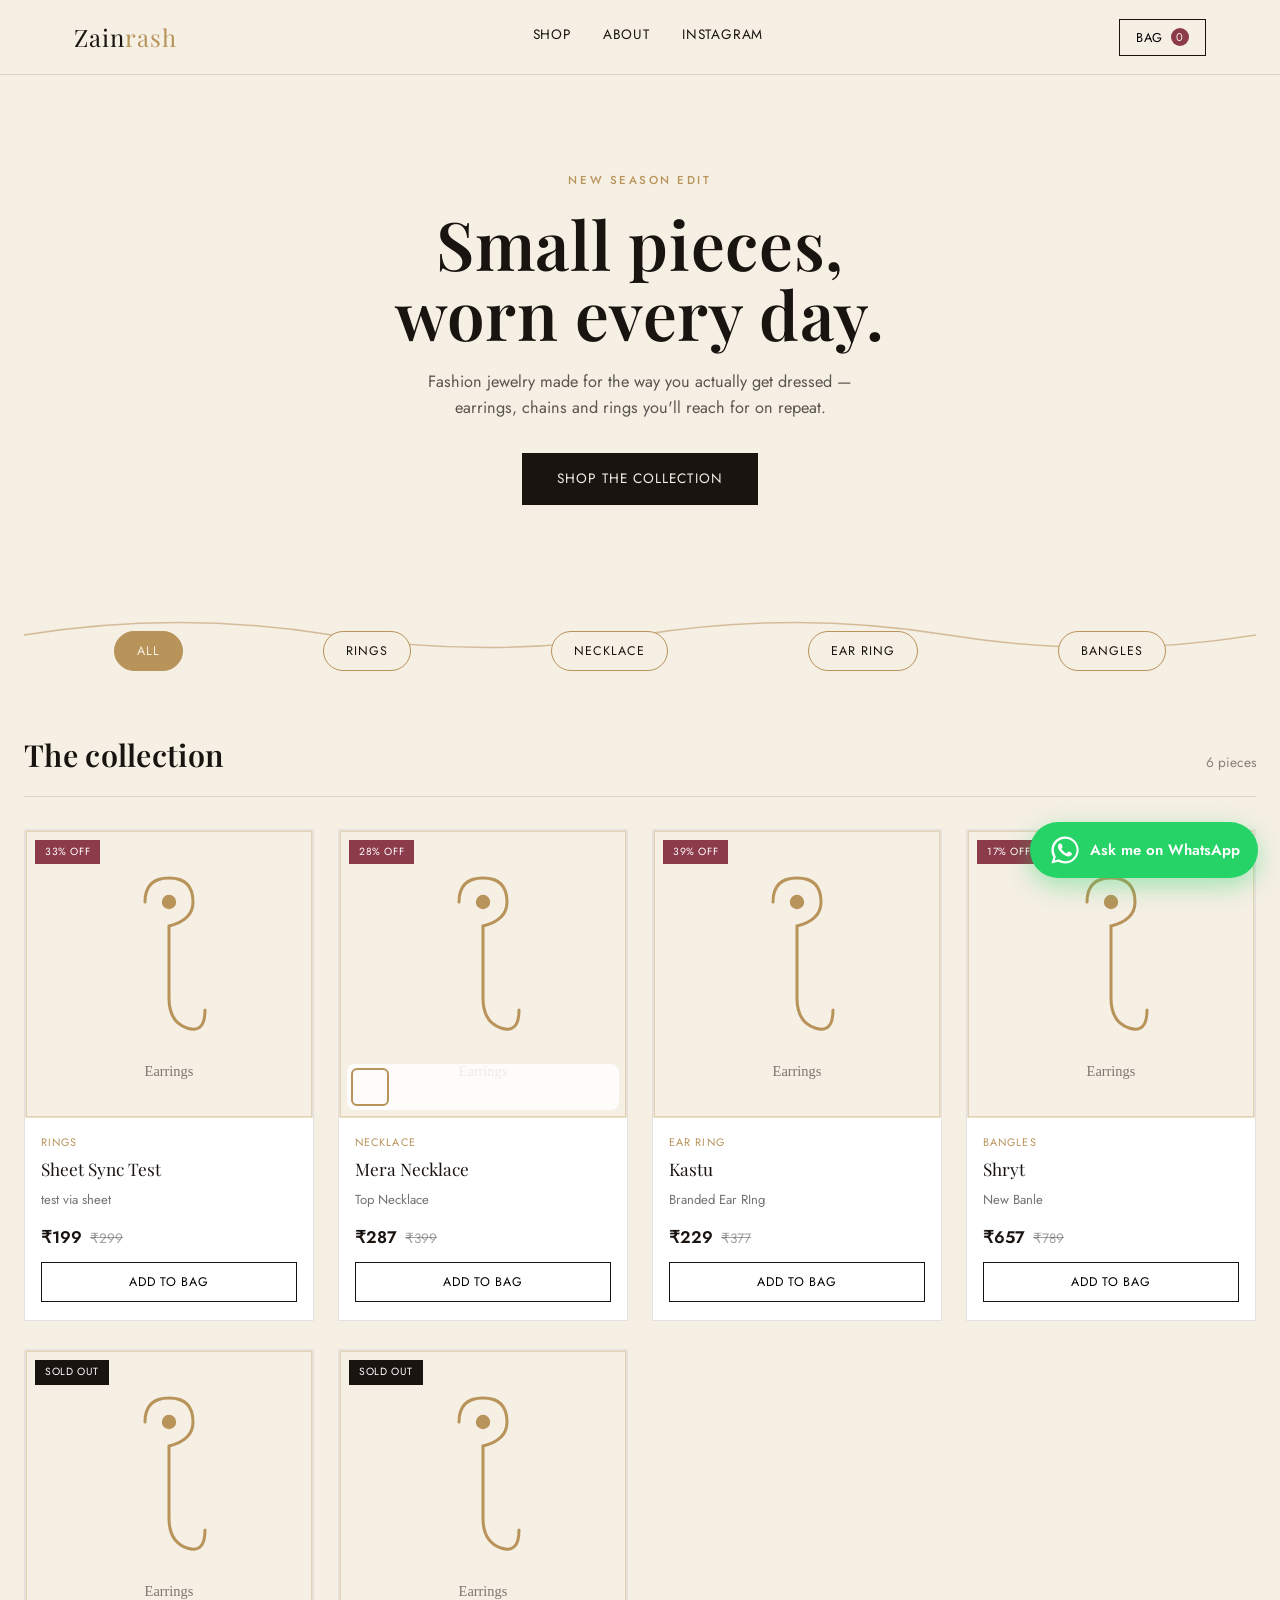
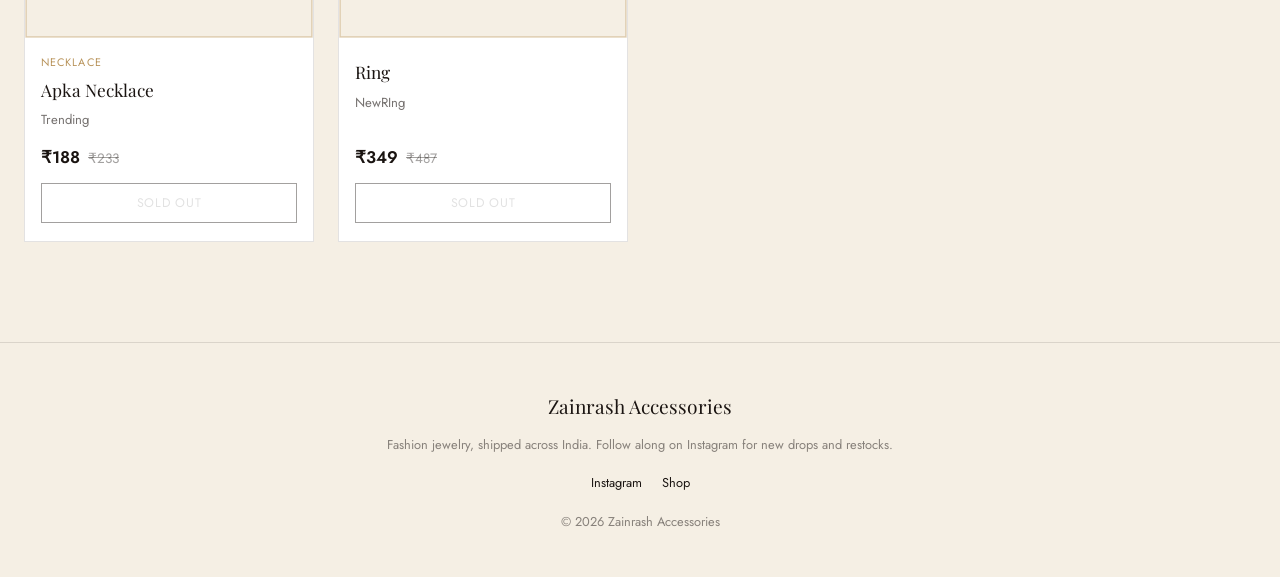
==== index.html @ 6f385f17 "Fix Instagram handle: zainrsh.accessories (was misspelled zainrash)" ====
<!DOCTYPE html>
<html lang="en">
<head>
<meta charset="UTF-8">
<meta name="viewport" content="width=device-width, initial-scale=1.0">
<title>Zainrash Accessories — Fashion Jewelry</title>
<meta name="description" content="Everyday and statement jewelry — earrings, necklaces, rings and bracelets. Shipping across India.">
<link rel="preconnect" href="https://fonts.googleapis.com">
<link href="https://fonts.googleapis.com/css2?family=Playfair+Display:wght@500;600;700&family=Jost:wght@400;500;600&display=swap" rel="stylesheet">
<link rel="stylesheet" href="css/style.css">
</head>
<body>

<header class="site-header">
  <div class="header-inner">
    <a href="index.html" class="brand">Zain<span>rash</span></a>
    <nav class="nav-links">
      <a href="#catalog">Shop</a>
      <a href="#about">About</a>
      <a href="https://instagram.com/zainrsh.accessories" target="_blank" rel="noopener">Instagram</a>
    </nav>
    <div class="header-actions">
      <button class="cart-btn" onclick="openCart()">
        Bag <span class="cart-count" id="cart-count">0</span>
      </button>
    </div>
  </div>
</header>

<section class="hero">
  <div class="hero-content">
    <div class="eyebrow">New season edit</div>
    <h1>Small pieces,<br>worn every day.</h1>
    <p>Fashion jewelry made for the way you actually get dressed — earrings, chains and rings you'll reach for on repeat.</p>
    <a href="#catalog" class="btn-primary">Shop the collection</a>
  </div>
</section>

<!-- Signature element: a gold chain line threading through the category navigation -->
<div class="chain-nav">
  <svg viewBox="0 0 1200 60" preserveAspectRatio="none" aria-hidden="true">
    <path d="M0 30 Q150 5 300 30 T600 30 T900 30 T1200 30" fill="none" stroke="#B8935A" stroke-width="1.5" opacity="0.55"/>
  </svg>
  <div class="chain-categories">
    <button class="chain-cat-btn active" data-category="All">All</button>
    <button class="chain-cat-btn" data-category="Earrings">Earrings</button>
    <button class="chain-cat-btn" data-category="Necklaces">Necklaces</button>
    <button class="chain-cat-btn" data-category="Rings">Rings</button>
    <button class="chain-cat-btn" data-category="Bracelets">Bracelets</button>
  </div>
</div>

<main class="catalog" id="catalog">
  <div class="section-title">
    <h2>The collection</h2>
    <span class="count" id="product-count"></span>
  </div>
  <div class="product-grid" id="product-grid"></div>
</main>

<footer class="site-footer" id="about">
  <div class="footer-brand">Zainrash Accessories</div>
  <p class="footer-note">Fashion jewelry, shipped across India. Follow along on Instagram for new drops and restocks.</p>
  <div class="footer-links">
    <a href="https://instagram.com/zainrash.accessories" target="_blank" rel="noopener">Instagram</a>
    <a href="#catalog">Shop</a>
  </div>
  <p class="footer-note">© 2026 Zainrash Accessories</p>
</footer>

<!-- Cart drawer -->
<div class="cart-overlay" id="cart-overlay" onclick="closeCart()"></div>
<aside class="cart-drawer" id="cart-drawer">
  <div class="cart-header">
    <h2>Your bag</h2>
    <button class="cart-close" onclick="closeCart()" aria-label="Close cart">&times;</button>
  </div>
  <div class="cart-items" id="cart-items"></div>
  <div class="cart-footer" id="cart-footer" style="display:none;">
    <div class="cart-subtotal-row">
      <span>Subtotal</span>
      <strong id="cart-subtotal">₹0</strong>
    </div>
    <a href="checkout.html" class="btn-primary" style="display:block; text-align:center; width:100%;">Checkout</a>
    <p class="upi-note">Google Pay, PhonePe, Paytm & all UPI accepted</p>
  </div>
</aside>

<script src="js/products.js"></script>
<script src="js/cart.js"></script>
<script src="js/catalog.js"></script>

<!-- Lightbox overlay (click a product image to pop it out) -->
<div id="lightbox-overlay" class="lightbox-overlay" style="display:none" onclick="if(event.target===this) closeLightbox()">
  <button type="button" class="lightbox-close" onclick="closeLightbox()" aria-label="Close">&times;</button>
  <button type="button" id="lightbox-prev" class="lightbox-nav lightbox-prev" onclick="lightboxStep(-1)" aria-label="Previous">&#10094;</button>
  <img id="lightbox-img" class="lightbox-img" src="" alt="Product image">
  <button type="button" id="lightbox-next" class="lightbox-nav lightbox-next" onclick="lightboxStep(1)" aria-label="Next">&#10095;</button>
  <div id="lightbox-counter" class="lightbox-counter"></div>
</div>

<!-- Floating WhatsApp contact button -->
<a id="wa-float" class="wa-float" href="#" target="_blank" rel="noopener" aria-label="Chat on WhatsApp" title="Chat with us on WhatsApp">
  <svg viewBox="0 0 32 32" width="34" height="34" aria-hidden="true">
    <path fill="#fff" d="M16.01 3.2C8.97 3.2 3.2 8.97 3.2 16.01c0 2.42.69 4.67 1.88 6.58L3.2 28.8l6.41-1.67a12.8 12.8 0 0 0 6.4 1.69h.01c7.04 0 12.81-5.77 12.81-12.81 0-3.42-1.33-6.63-3.75-9.05A12.75 12.75 0 0 0 16.01 3.2zm0 23.3h-.01a10.65 10.65 0 0 1-5.42-1.48l-.39-.23-3.81 1 .99-3.71-.25-.4a10.6 10.6 0 0 1-1.63-5.66c0-5.89 4.8-10.69 10.69-10.69 2.86 0 5.54 1.11 7.56 3.13a10.6 10.6 0 0 1 3.13 7.56c0 5.89-4.8 10.68-10.69 10.68zm5.86-7.99c-.32-.16-1.9-.94-2.2-1.05-.3-.11-.52-.16-.74.16-.22.32-.85 1.05-1.04 1.26-.19.22-.38.25-.7.09-.32-.16-1.36-.5-2.59-1.6-.96-.86-1.6-1.92-1.79-2.24-.19-.32-.02-.5.14-.66.14-.14.32-.38.48-.57.16-.19.21-.32.32-.53.11-.22.05-.41-.03-.57-.08-.16-.74-1.79-1.02-2.45-.27-.64-.54-.56-.74-.57l-.63-.01c-.22 0-.57.08-.87.41-.3.32-1.14 1.11-1.14 2.72 0 1.6 1.17 3.15 1.33 3.37.16.22 2.27 3.47 5.5 4.86.77.33 1.37.53 1.84.68.77.25 1.48.21 2.03.13.62-.09 1.9-.78 2.17-1.53.27-.75.27-1.39.19-1.53-.08-.14-.3-.22-.62-.38z"/>
  </svg>
  <span class="wa-float-text">Ask me on WhatsApp</span>
</a>

<script>
  (function () {
    var num = (window.CONFIG && CONFIG.WHATSAPP_NUMBER) || "916355224464";
    var msg = (window.CONFIG && CONFIG.WHATSAPP_MESSAGE) || "";
    var el = document.getElementById("wa-float");
    if (el) {
      el.href = "https://wa.me/" + num + (msg ? "?text=" + encodeURIComponent(msg) : "");
    }
  })();
</script>
</body>
</html>
---- css/style.css ----
/* ===== Zainrash Accessories — brand tokens ===== */
:root {
  --ink: #1A1411;
  --gold: #B8935A;
  --gold-light: #D8BC8C;
  --bottle: #1F3D2E;
  --ivory: #F5EFE4;
  --rose: #8C3B4A;
  --line: rgba(26, 20, 17, 0.12);
  --shadow: 0 12px 32px rgba(26, 20, 17, 0.10);
  --radius: 2px;
  --max: 1180px;
}

* { box-sizing: border-box; }

@media (prefers-reduced-motion: reduce) {
  *, *::before, *::after { animation-duration: 0.001ms !important; transition-duration: 0.001ms !important; }
}

html { scroll-behavior: smooth; }

body {
  margin: 0;
  background: var(--ivory);
  color: var(--ink);
  font-family: 'Jost', -apple-system, sans-serif;
  font-size: 16px;
  line-height: 1.6;
}

h1, h2, h3, .display {
  font-family: 'Playfair Display', Georgia, serif;
  font-weight: 600;
  letter-spacing: 0.01em;
  margin: 0;
}

a { color: inherit; text-decoration: none; }
button { font-family: inherit; cursor: pointer; }
img { max-width: 100%; display: block; }

.eyebrow {
  font-size: 0.72rem;
  letter-spacing: 0.22em;
  text-transform: uppercase;
  color: var(--gold);
  font-weight: 500;
}

.wrap {
  max-width: var(--max);
  margin: 0 auto;
  padding: 0 24px;
}

/* ===== Header ===== */
.site-header {
  position: sticky;
  top: 0;
  z-index: 50;
  background: rgba(245, 239, 228, 0.92);
  backdrop-filter: blur(8px);
  border-bottom: 1px solid var(--line);
}

.header-inner {
  display: flex;
  align-items: center;
  justify-content: space-between;
  padding: 18px 24px;
  max-width: var(--max);
  margin: 0 auto;
}

.brand {
  font-family: 'Playfair Display', serif;
  font-size: 1.5rem;
  letter-spacing: 0.04em;
}

.brand span { color: var(--gold); }

.nav-links {
  display: flex;
  gap: 32px;
  font-size: 0.85rem;
  letter-spacing: 0.06em;
  text-transform: uppercase;
}

.nav-links a { position: relative; padding-bottom: 4px; }
.nav-links a::after {
  content: "";
  position: absolute;
  left: 0; bottom: 0;
  width: 0; height: 1px;
  background: var(--gold);
  transition: width 0.25s ease;
}
.nav-links a:hover::after { width: 100%; }

.header-actions { display: flex; align-items: center; gap: 20px; }

.cart-btn {
  background: none;
  border: 1px solid var(--ink);
  padding: 8px 16px;
  font-size: 0.8rem;
  letter-spacing: 0.05em;
  text-transform: uppercase;
  display: flex;
  align-items: center;
  gap: 8px;
  transition: background 0.2s ease, color 0.2s ease;
}
.cart-btn:hover { background: var(--ink); color: var(--ivory); }
.cart-count {
  background: var(--rose);
  color: var(--ivory);
  border-radius: 50%;
  width: 18px; height: 18px;
  font-size: 0.7rem;
  display: flex; align-items: center; justify-content: center;
}

/* ===== Hero ===== */
.hero {
  position: relative;
  padding: 96px 24px 80px;
  text-align: center;
  overflow: hidden;
}

.hero-chain {
  position: absolute;
  top: 0; left: 0; width: 100%; height: 100%;
  pointer-events: none;
  z-index: 0;
}

.hero-content { position: relative; z-index: 1; }

.hero h1 {
  font-size: clamp(2.4rem, 6vw, 4.2rem);
  line-height: 1.05;
  max-width: 780px;
  margin: 18px auto 20px;
}

.hero p {
  max-width: 460px;
  margin: 0 auto 32px;
  color: rgba(26,20,17,0.7);
  font-size: 1.02rem;
}

.btn-primary {
  display: inline-block;
  background: var(--ink);
  color: var(--ivory);
  padding: 14px 34px;
  font-size: 0.85rem;
  letter-spacing: 0.08em;
  text-transform: uppercase;
  border: 1px solid var(--ink);
  transition: background 0.25s ease, color 0.25s ease;
}
.btn-primary:hover { background: transparent; color: var(--ink); }

.btn-ghost {
  display: inline-block;
  background: transparent;
  color: var(--ink);
  padding: 13px 32px;
  font-size: 0.85rem;
  letter-spacing: 0.08em;
  text-transform: uppercase;
  border: 1px solid var(--ink);
  transition: background 0.25s ease, color 0.25s ease;
}
.btn-ghost:hover { background: var(--ink); color: var(--ivory); }

/* ===== Category chain nav (signature element) ===== */
.chain-nav {
  position: relative;
  padding: 20px 24px 40px;
}

.chain-nav svg { width: 100%; height: 60px; display: block; }

.chain-categories {
  display: flex;
  justify-content: space-around;
  max-width: var(--max);
  margin: -34px auto 0;
  position: relative;
  z-index: 2;
  flex-wrap: wrap;
  gap: 12px;
}

.chain-cat-btn {
  background: var(--ivory);
  border: 1px solid var(--gold);
  color: var(--ink);
  padding: 10px 22px;
  font-size: 0.78rem;
  letter-spacing: 0.08em;
  text-transform: uppercase;
  border-radius: 999px;
  transition: all 0.2s ease;
}
.chain-cat-btn.active,
.chain-cat-btn:hover {
  background: var(--gold);
  color: var(--ivory);
  border-color: var(--gold);
}

/* ===== Product grid ===== */
.catalog { padding: 20px 24px 100px; }

.section-title {
  display: flex;
  align-items: baseline;
  justify-content: space-between;
  margin-bottom: 32px;
  border-bottom: 1px solid var(--line);
  padding-bottom: 16px;
}

.section-title h2 { font-size: 1.9rem; }
.section-title .count { font-size: 0.85rem; color: rgba(26,20,17,0.5); }

.product-grid {
  display: grid;
  grid-template-columns: repeat(auto-fill, minmax(240px, 1fr));
  gap: 28px 24px;
}

.product-card {
  background: #fff;
  border: 1px solid var(--line);
  transition: box-shadow 0.25s ease, transform 0.25s ease;
  display: flex;
  flex-direction: column;
}
.product-card:hover { box-shadow: var(--shadow); transform: translateY(-3px); }

.product-image {
  aspect-ratio: 1;
  overflow: hidden;
  background: var(--ivory);
  position: relative;
}
.product-image img { width: 100%; height: 100%; object-fit: cover; }

.product-thumbs {
  position: absolute;
  bottom: 8px; left: 8px; right: 8px;
  display: flex;
  gap: 6px;
  overflow-x: auto;
  padding: 4px;
  background: rgba(255,255,255,0.85);
  border-radius: 8px;
  scrollbar-width: none;
}
.product-thumbs::-webkit-scrollbar { display: none; }

.product-thumbs .thumb {
  flex: 0 0 auto;
  width: 38px; height: 38px;
  padding: 0;
  border: 2px solid transparent;
  border-radius: 6px;
  overflow: hidden;
  cursor: pointer;
  background: none;
  line-height: 0;
}
.product-thumbs .thumb img { width: 100%; height: 100%; object-fit: cover; }
.product-thumbs .thumb.active { border-color: var(--gold); }

.product-badge {
  position: absolute;
  top: 10px; left: 10px;
  background: var(--rose);
  color: #fff;
  font-size: 0.65rem;
  letter-spacing: 0.06em;
  text-transform: uppercase;
  padding: 4px 10px;
}

.product-badge.oos { background: var(--ink); }

.product-info { padding: 16px 16px 18px; flex: 1; display: flex; flex-direction: column; }
.product-cat { font-size: 0.68rem; letter-spacing: 0.1em; text-transform: uppercase; color: var(--gold); margin-bottom: 4px; }
.product-name { font-family: 'Playfair Display', serif; font-size: 1.08rem; margin-bottom: 6px; }
.product-desc { font-size: 0.82rem; color: rgba(26,20,17,0.6); margin-bottom: 14px; flex: 1; }

.product-price-row { display: flex; align-items: baseline; gap: 8px; margin-bottom: 12px; }
.price-now { font-weight: 600; font-size: 1.05rem; }
.price-mrp { font-size: 0.85rem; color: rgba(26,20,17,0.4); text-decoration: line-through; }
.price-off { font-size: 0.72rem; color: var(--bottle); font-weight: 500; }

.add-btn {
  width: 100%;
  background: transparent;
  border: 1px solid var(--ink);
  padding: 10px;
  font-size: 0.78rem;
  letter-spacing: 0.06em;
  text-transform: uppercase;
  transition: background 0.2s ease, color 0.2s ease;
}
.add-btn:hover:not(:disabled) { background: var(--ink); color: var(--ivory); }
.add-btn:disabled { opacity: 0.4; cursor: not-allowed; }

/* ===== Cart drawer ===== */
.cart-overlay {
  position: fixed; inset: 0;
  background: rgba(26,20,17,0.4);
  z-index: 90;
  opacity: 0; pointer-events: none;
  transition: opacity 0.3s ease;
}
.cart-overlay.open { opacity: 1; pointer-events: auto; }

.cart-drawer {
  position: fixed;
  top: 0; right: 0;
  width: min(420px, 100%);
  height: 100%;
  background: var(--ivory);
  z-index: 91;
  transform: translateX(100%);
  transition: transform 0.35s cubic-bezier(.4,0,.2,1);
  display: flex;
  flex-direction: column;
}
.cart-drawer.open { transform: translateX(0); }

.cart-header {
  display: flex; justify-content: space-between; align-items: center;
  padding: 22px 24px;
  border-bottom: 1px solid var(--line);
}
.cart-header h2 { font-size: 1.3rem; }
.cart-close { background: none; border: none; font-size: 1.4rem; line-height: 1; color: var(--ink); }

.cart-items { flex: 1; overflow-y: auto; padding: 16px 24px; }

.cart-item {
  display: flex; gap: 14px;
  padding: 14px 0;
  border-bottom: 1px solid var(--line);
}
.cart-item img { width: 64px; height: 64px; object-fit: cover; background: #fff; }
.cart-item-info { flex: 1; }
.cart-item-name { font-family: 'Playfair Display', serif; font-size: 0.95rem; margin-bottom: 4px; }
.cart-item-price { font-size: 0.82rem; color: rgba(26,20,17,0.6); }

.qty-controls { display: flex; align-items: center; gap: 10px; margin-top: 8px; }
.qty-btn {
  width: 24px; height: 24px;
  border: 1px solid var(--ink);
  background: none;
  font-size: 0.85rem;
  display: flex; align-items: center; justify-content: center;
}
.qty-val { font-size: 0.85rem; min-width: 16px; text-align: center; }
.remove-btn {
  background: none; border: none;
  font-size: 0.72rem;
  color: var(--rose);
  text-decoration: underline;
  margin-left: auto;
}

.cart-empty { text-align: center; padding: 60px 20px; color: rgba(26,20,17,0.5); }

.cart-footer { padding: 20px 24px 28px; border-top: 1px solid var(--line); }
.cart-subtotal-row { display: flex; justify-content: space-between; margin-bottom: 16px; font-size: 0.95rem; }
.cart-subtotal-row strong { font-family: 'Playfair Display', serif; font-size: 1.15rem; }

/* ===== Footer ===== */
.site-footer {
  border-top: 1px solid var(--line);
  padding: 48px 24px 32px;
  text-align: center;
}
.footer-brand { font-family: 'Playfair Display', serif; font-size: 1.2rem; margin-bottom: 8px; }
.footer-note { font-size: 0.8rem; color: rgba(26,20,17,0.5); }
.footer-links { display: flex; gap: 20px; justify-content: center; margin: 18px 0; font-size: 0.8rem; }

/* ===== Checkout page ===== */
.checkout-wrap { max-width: 640px; margin: 0 auto; padding: 60px 24px 100px; }
.checkout-wrap h1 { font-size: 2.2rem; margin-bottom: 8px; }
.checkout-wrap .sub { color: rgba(26,20,17,0.6); margin-bottom: 40px; }

.form-group { margin-bottom: 20px; }
.form-group label {
  display: block;
  font-size: 0.78rem;
  letter-spacing: 0.06em;
  text-transform: uppercase;
  margin-bottom: 8px;
  color: rgba(26,20,17,0.7);
}
.form-row { display: grid; grid-template-columns: 1fr 1fr; gap: 16px; }
.form-group input, .form-group textarea, .form-group select {
  width: 100%;
  padding: 12px 14px;
  border: 1px solid var(--line);
  background: #fff;
  font-family: inherit;
  font-size: 0.95rem;
}
.form-group input:focus, .form-group textarea:focus, .form-group select:focus {
  outline: 2px solid var(--gold);
  outline-offset: 1px;
}

.order-summary {
  background: #fff;
  border: 1px solid var(--line);
  padding: 20px;
  margin-bottom: 32px;
}
.order-row { display: flex; justify-content: space-between; padding: 8px 0; font-size: 0.9rem; }
.order-row.total { border-top: 1px solid var(--line); margin-top: 8px; padding-top: 14px; font-family: 'Playfair Display', serif; font-size: 1.2rem; }

.pay-btn {
  width: 100%;
  background: var(--bottle);
  color: #fff;
  border: none;
  padding: 16px;
  font-size: 0.9rem;
  letter-spacing: 0.06em;
  text-transform: uppercase;
  margin-top: 12px;
}
.pay-btn:hover { background: #16302a; }
.pay-btn:disabled { opacity: 0.5; }

.upi-note {
  text-align: center;
  font-size: 0.76rem;
  color: rgba(26,20,17,0.5);
  margin-top: 12px;
  letter-spacing: 0.01em;
}

.payment-options {
  display: flex;
  flex-direction: column;
  gap: 10px;
}

.payment-option {
  display: flex;
  align-items: flex-start;
  gap: 12px;
  border: 1px solid var(--line);
  background: #fff;
  padding: 14px 16px;
  cursor: pointer;
  transition: border-color 0.2s ease, background 0.2s ease;
}

.payment-option:has(input:checked) {
  border-color: var(--gold);
  background: rgba(184, 147, 90, 0.06);
}

.payment-option input[type="radio"] {
  width: auto;
  margin-top: 3px;
  accent-color: var(--bottle);
}

.payment-option-main { display: flex; flex-direction: column; gap: 2px; }
.payment-option-title { font-size: 0.92rem; font-weight: 500; }
.payment-option-sub { font-size: 0.78rem; color: rgba(26,20,17,0.55); }

/* ===== UPI QR payment panel ===== */
.upi-panel {
  background: #fff;
  border: 1px solid var(--line);
  padding: 32px 24px;
  text-align: center;
  margin: 28px 0 20px;
}

.upi-qr {
  width: 220px;
  height: 220px;
  margin: 0 auto 20px;
  border: 1px solid var(--line);
  padding: 10px;
  background: #fff;
}

.upi-id-row {
  display: inline-flex;
  align-items: center;
  gap: 8px;
  background: var(--ivory);
  border: 1px solid var(--line);
  padding: 8px 16px;
  font-size: 0.85rem;
  margin-bottom: 20px;
}

.upi-id-label {
  text-transform: uppercase;
  letter-spacing: 0.06em;
  font-size: 0.68rem;
  color: rgba(26,20,17,0.5);
}

.upi-id-value { font-weight: 500; }

.upi-app-btn {
  display: block;
  max-width: 260px;
  margin: 0 auto 18px;
}

.upi-panel-note {
  font-size: 0.8rem;
  color: rgba(26,20,17,0.55);
  max-width: 380px;
  margin: 0 auto;
}

.form-error { color: var(--rose); font-size: 0.82rem; margin-top: 6px; display: none; }
.form-error.show { display: block; }

.checkout-status {
  text-align: center;
  padding: 80px 24px;
}
.checkout-status h1 { margin-bottom: 12px; }

/* Keyboard focus visibility */
a:focus-visible, button:focus-visible, input:focus-visible, textarea:focus-visible {
  outline: 2px solid var(--gold);
  outline-offset: 2px;
}

@media (max-width: 780px) {
  .nav-links { display: none; }
  .form-row { grid-template-columns: 1fr; }
  .hero { padding: 64px 20px 56px; }
}

/* ---------- Lightbox (click image to pop out) ---------- */
.lightbox-overlay {
  position: fixed;
  inset: 0;
  background: rgba(13, 27, 62, 0.92);
  display: none;
  align-items: center;
  justify-content: center;
  z-index: 9999;
  padding: 24px;
}
.lightbox-img {
  max-width: 90vw;
  max-height: 88vh;
  object-fit: contain;
  border-radius: 8px;
  box-shadow: 0 20px 60px rgba(0,0,0,0.5);
  background: #fff;
}
.lightbox-close {
  position: absolute;
  top: 18px; right: 22px;
  background: transparent;
  border: none;
  color: #fff;
  font-size: 38px;
  line-height: 1;
  cursor: pointer;
}
.lightbox-nav {
  position: absolute;
  top: 50%;
  transform: translateY(-50%);
  background: rgba(255,255,255,0.15);
  border: none;
  color: #fff;
  font-size: 28px;
  width: 52px; height: 52px;
  border-radius: 50%;
  cursor: pointer;
  display: none;
}
.lightbox-nav:hover { background: rgba(255,255,255,0.3); }
.lightbox-prev { left: 22px; }
.lightbox-next { right: 22px; }
.lightbox-counter {
  position: absolute;
  bottom: 18px;
  color: #fff;
  font-family: 'Jost', sans-serif;
  font-size: 14px;
  letter-spacing: 0.05em;
}

/* ===== Floating WhatsApp contact button ===== */
.wa-float {
  position: fixed;
  bottom: 22px;
  right: 22px;
  z-index: 9999;
  display: flex;
  align-items: center;
  justify-content: center;
  gap: 8px;
  height: 56px;
  padding: 0 18px;
  background: #25D366;
  border-radius: 40px;
  box-shadow: 0 8px 24px rgba(37, 211, 102, 0.40);
  text-decoration: none;
  overflow: hidden;
  transition: transform 0.2s ease, box-shadow 0.3s ease;
  animation: wa-bounce 2s infinite;
}
.wa-float:active { transform: scale(0.96); }
.wa-float:hover {
  box-shadow: 0 10px 30px rgba(37, 211, 102, 0.55);
  animation: none;
}
.wa-float svg {
  flex: 0 0 34px;
  width: 34px;
  height: 34px;
}
.wa-float-text {
  color: #fff;
  font-family: 'Jost', sans-serif;
  font-size: 15px;
  font-weight: 600;
  line-height: 1;
  white-space: nowrap;
}

@keyframes wa-bounce {
  0%, 100% { transform: translateY(0); }
  50% { transform: translateY(-8px); }
}
@media (prefers-reduced-motion: reduce) {
  .wa-float { animation: none; }
}

/* ===== Promo code box ===== */
.promo-box {
  margin: 18px 0 6px;
  padding: 16px 18px;
  border: 1px dashed var(--gold-light);
  border-radius: 12px;
  background: rgba(184,147,90,0.06);
}
.promo-box label {
  display: block;
  font-size: 0.85rem;
  font-weight: 600;
  color: var(--ink);
  margin-bottom: 8px;
}
.promo-row {
  display: flex;
  gap: 8px;
}
.promo-row input {
  flex: 1;
  padding: 10px 12px;
  border: 1px solid rgba(26,20,17,0.18);
  border-radius: 8px;
  font-size: 0.95rem;
  text-transform: uppercase;
  letter-spacing: 0.04em;
}
.promo-row input:focus {
  outline: none;
  border-color: var(--gold);
}
.promo-row .btn-ghost {
  padding: 10px 18px;
  border: 1px solid var(--gold);
  border-radius: 8px;
  background: transparent;
  color: var(--gold);
  font-weight: 600;
  cursor: pointer;
  white-space: nowrap;
}
.promo-row .btn-ghost:hover {
  background: var(--gold);
  color: #fff;
}
.promo-msg {
  margin-top: 8px;
  font-size: 0.85rem;
  min-height: 1em;
}
.promo-msg.ok { color: #1F3D2E; font-weight: 600; }
.promo-msg.err { color: #8C3B4A; }

.order-row.discount span:last-child { color: #1F3D2E; font-weight: 600; }
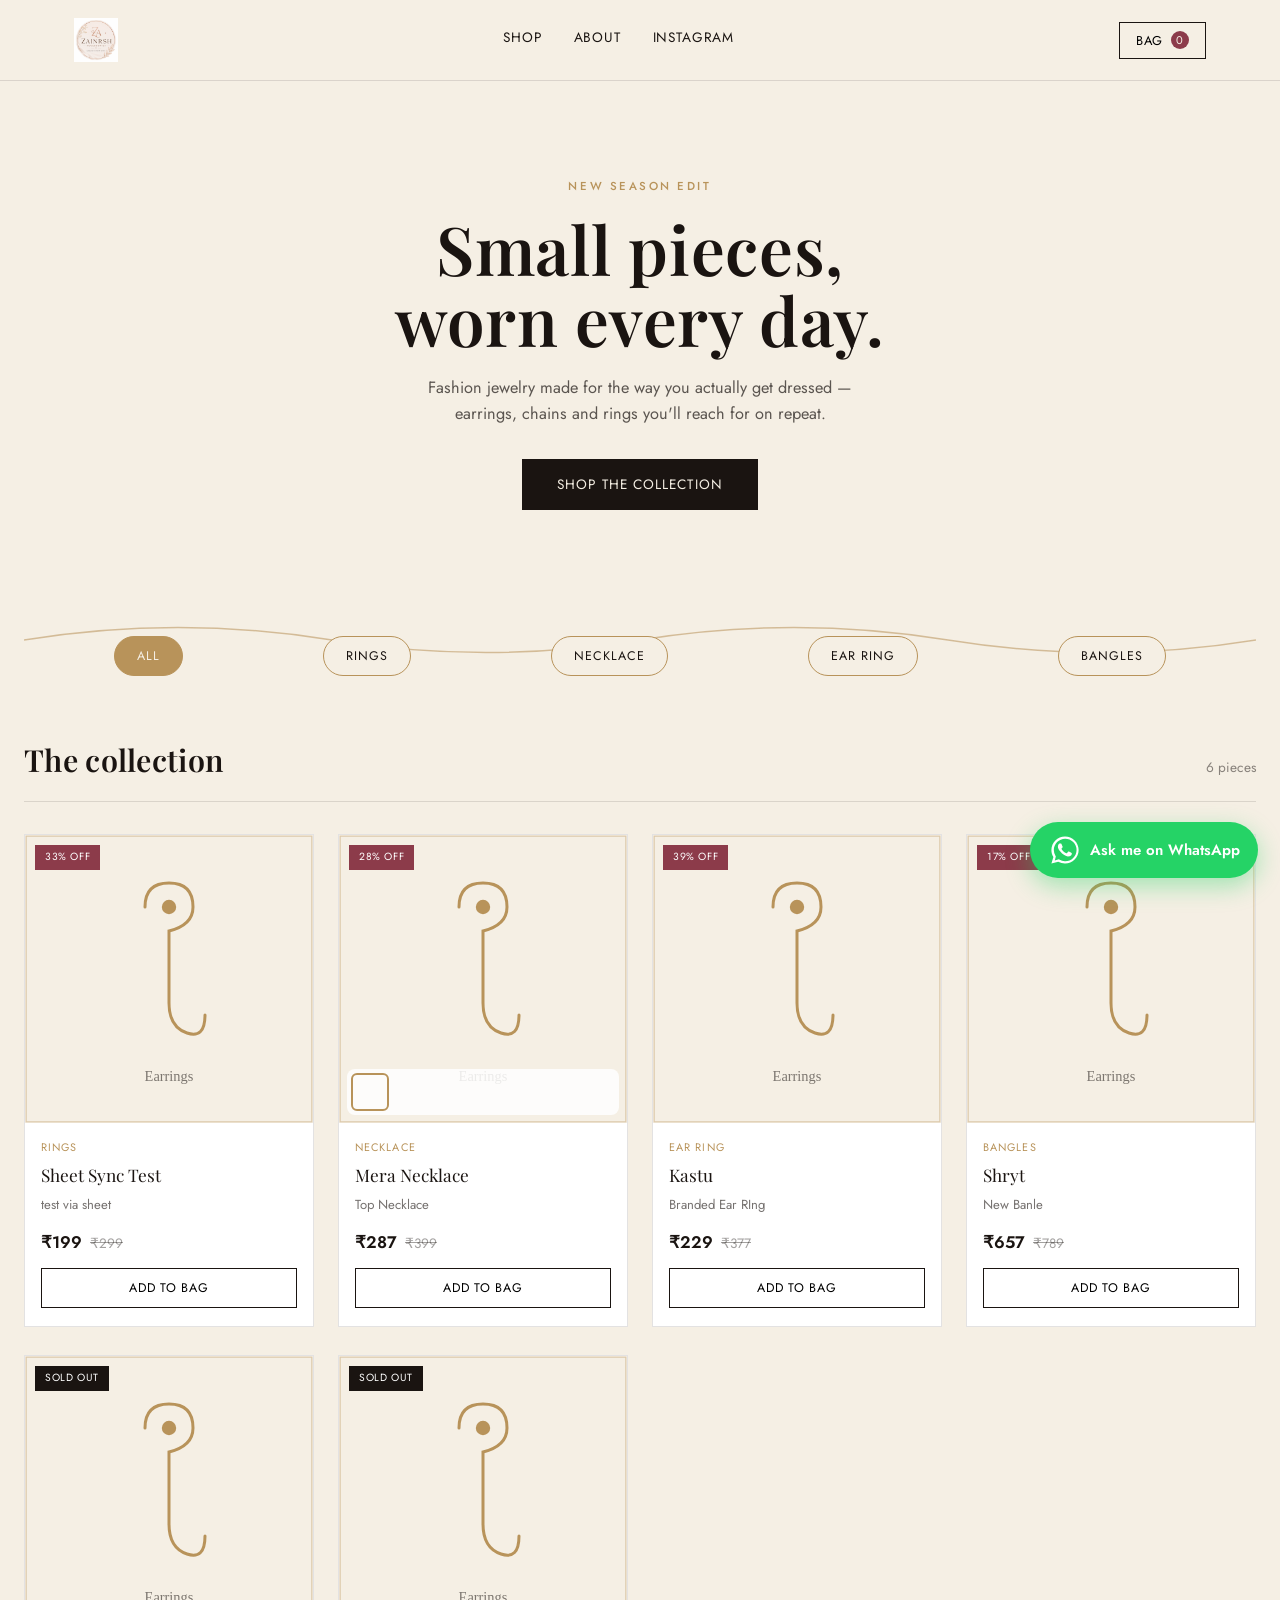
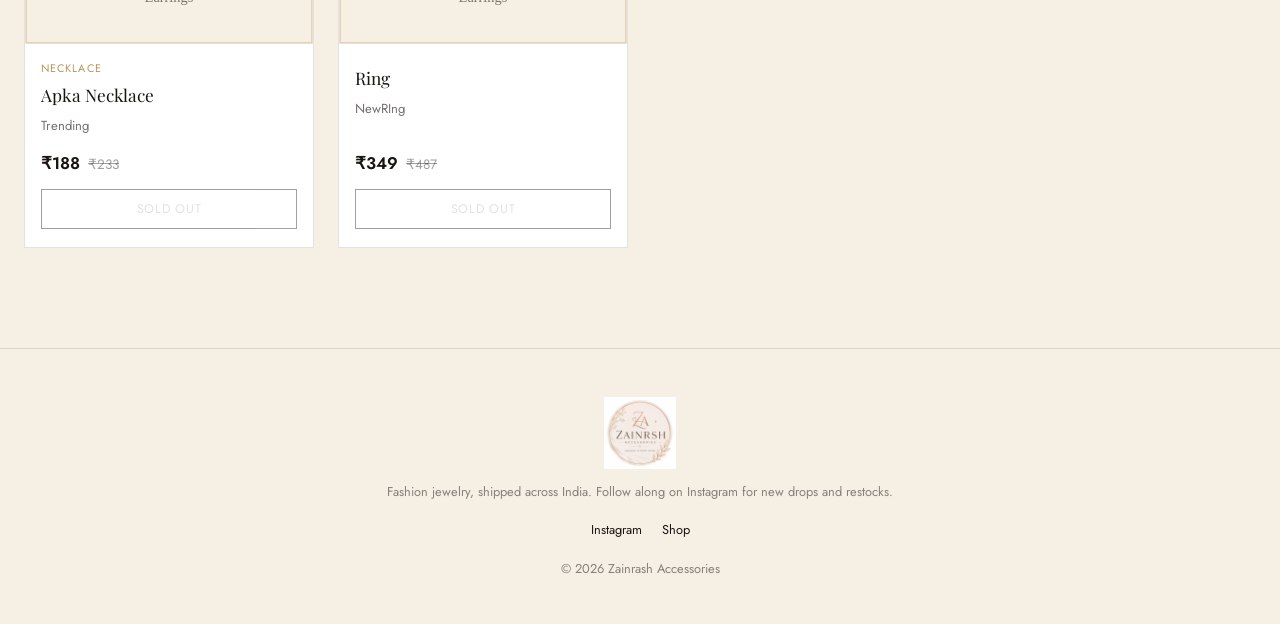
==== commit ef669d3a: "Add ZAINRSH logo (images/logo.png) as header + footer brand mark" ====
--- a/index.html
+++ b/index.html
@@ -13,7 +13,7 @@
 
 <header class="site-header">
   <div class="header-inner">
-    <a href="index.html" class="brand">Zain<span>rash</span></a>
+    <a href="index.html" class="brand"><img src="images/logo.png" alt="Zainrsh Accessories" class="brand-logo"></a>
     <nav class="nav-links">
       <a href="#catalog">Shop</a>
       <a href="#about">About</a>
@@ -59,10 +59,10 @@
 </main>
 
 <footer class="site-footer" id="about">
-  <div class="footer-brand">Zainrash Accessories</div>
+  <div class="footer-brand"><img src="images/logo.png" alt="Zainrsh Accessories" class="footer-logo"></div>
   <p class="footer-note">Fashion jewelry, shipped across India. Follow along on Instagram for new drops and restocks.</p>
   <div class="footer-links">
-    <a href="https://instagram.com/zainrash.accessories" target="_blank" rel="noopener">Instagram</a>
+    <a href="https://instagram.com/zainrsh.accessories" target="_blank" rel="noopener">Instagram</a>
     <a href="#catalog">Shop</a>
   </div>
   <p class="footer-note">© 2026 Zainrash Accessories</p>
--- a/css/style.css
+++ b/css/style.css
@@ -76,8 +76,15 @@
 .brand {
   font-family: 'Playfair Display', serif;
   font-size: 1.5rem;
-  letter-spacing: 0.04em;
-}
+  display: flex;
+  align-items: center;
+}
+.brand-logo {
+  height: 44px;
+  width: auto;
+  display: block;
+}
+.brand span { color: var(--gold); }
 
 .brand span { color: var(--gold); }
 
@@ -393,6 +400,7 @@
   text-align: center;
 }
 .footer-brand { font-family: 'Playfair Display', serif; font-size: 1.2rem; margin-bottom: 8px; }
+.footer-logo { height: 72px; width: auto; margin: 0 auto 8px; display: block; }
 .footer-note { font-size: 0.8rem; color: rgba(26,20,17,0.5); }
 .footer-links { display: flex; gap: 20px; justify-content: center; margin: 18px 0; font-size: 0.8rem; }
 
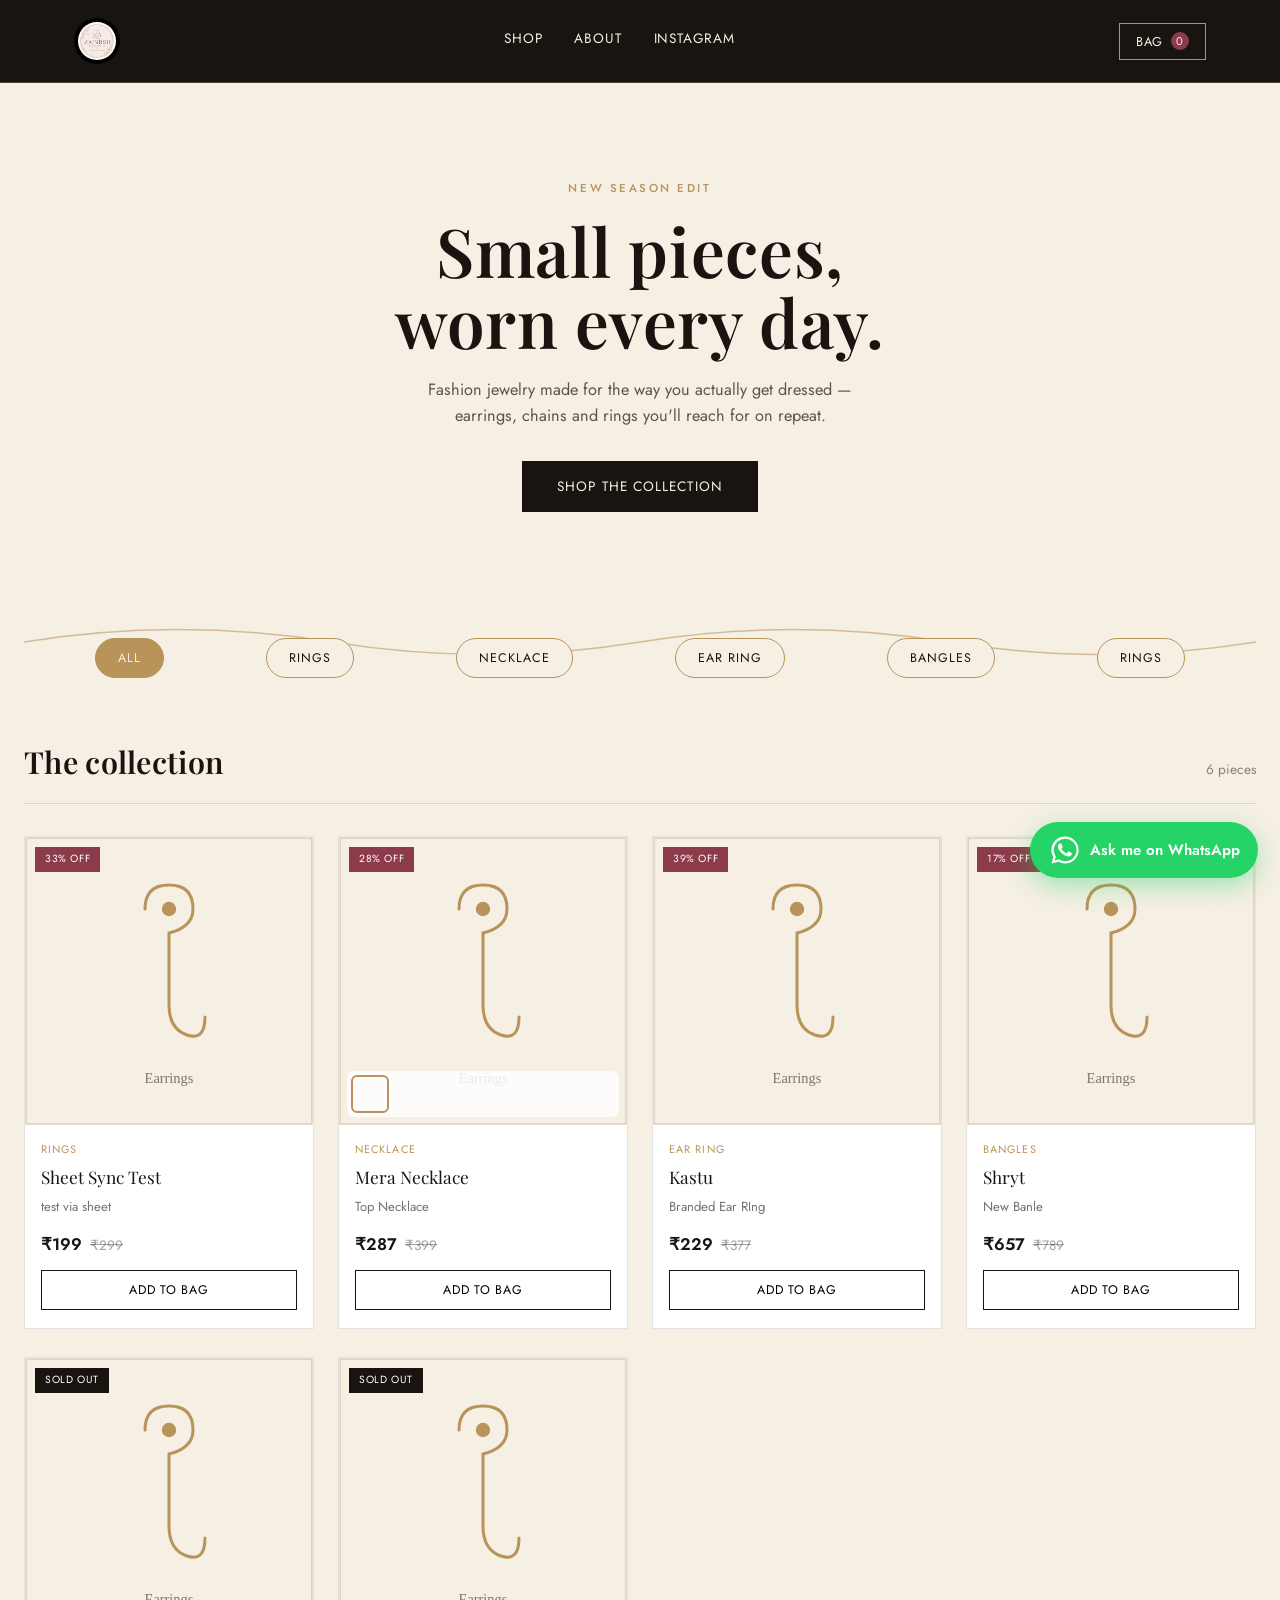
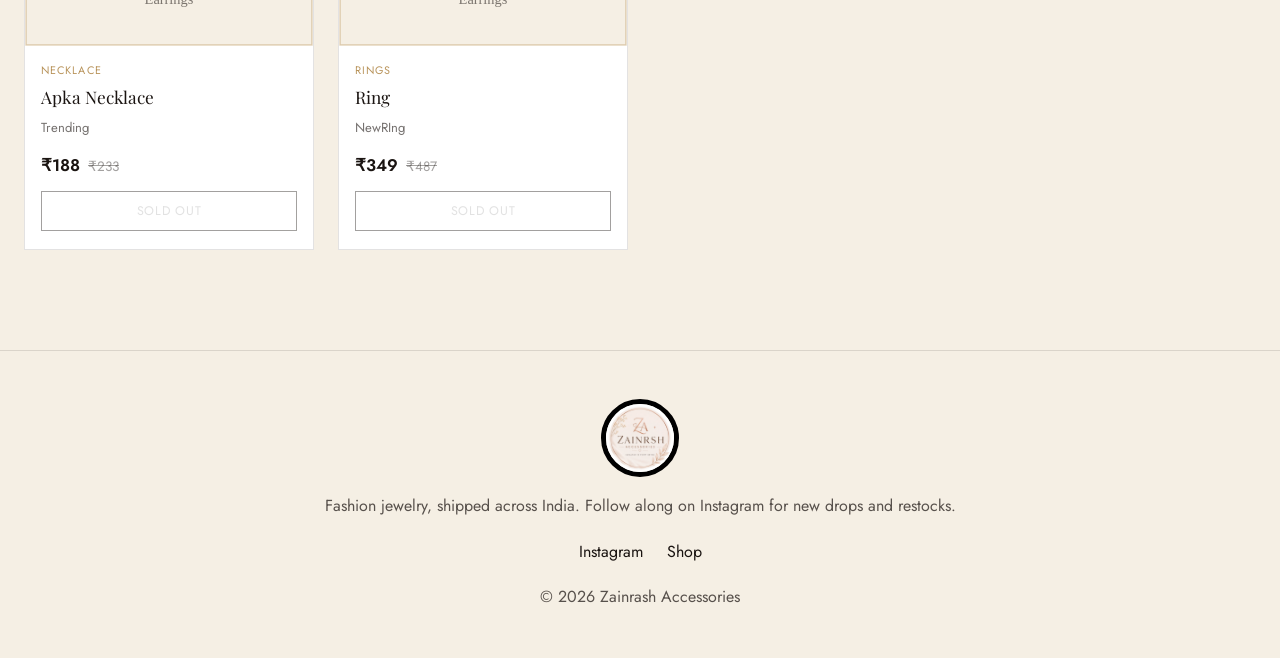
==== commit d037ec10: "Clean URLs: replace index.html links with / (root)" ====
--- a/index.html
+++ b/index.html
@@ -13,7 +13,7 @@
 
 <header class="site-header">
   <div class="header-inner">
-    <a href="index.html" class="brand"><img src="images/logo.png" alt="Zainrsh Accessories" class="brand-logo"></a>
+    <a href="/" class="brand"><img src="images/logo.png" alt="Zainrsh Accessories" class="brand-logo"></a>
     <nav class="nav-links">
       <a href="#catalog">Shop</a>
       <a href="#about">About</a>
--- a/css/style.css
+++ b/css/style.css
@@ -59,9 +59,9 @@
   position: sticky;
   top: 0;
   z-index: 50;
-  background: rgba(245, 239, 228, 0.92);
-  backdrop-filter: blur(8px);
-  border-bottom: 1px solid var(--line);
+  background: var(--ink);
+  backdrop-filter: none;
+  border-bottom: 1px solid rgba(184,147,90,0.35);
 }
 
 .header-inner {
@@ -80,8 +80,12 @@
   align-items: center;
 }
 .brand-logo {
-  height: 44px;
-  width: auto;
+  height: 46px;
+  width: 46px;
+  object-fit: contain;
+  border-radius: 50%;
+  border: 4px solid #000;
+  box-sizing: border-box;
   display: block;
 }
 .brand span { color: var(--gold); }
@@ -94,8 +98,9 @@
   font-size: 0.85rem;
   letter-spacing: 0.06em;
   text-transform: uppercase;
-}
-
+  color: var(--ivory);
+}
+.nav-links a { position: relative; padding-bottom: 4px; color: var(--ivory); }
 .nav-links a { position: relative; padding-bottom: 4px; }
 .nav-links a::after {
   content: "";
@@ -111,7 +116,8 @@
 
 .cart-btn {
   background: none;
-  border: 1px solid var(--ink);
+  border: 1px solid var(--gold);
+  color: var(--ivory);
   padding: 8px 16px;
   font-size: 0.8rem;
   letter-spacing: 0.05em;
@@ -121,7 +127,7 @@
   gap: 8px;
   transition: background 0.2s ease, color 0.2s ease;
 }
-.cart-btn:hover { background: var(--ink); color: var(--ivory); }
+.cart-btn:hover { background: var(--gold); color: var(--ink); }
 .cart-count {
   background: var(--rose);
   color: var(--ivory);
@@ -400,9 +406,9 @@
   text-align: center;
 }
 .footer-brand { font-family: 'Playfair Display', serif; font-size: 1.2rem; margin-bottom: 8px; }
-.footer-logo { height: 72px; width: auto; margin: 0 auto 8px; display: block; }
-.footer-note { font-size: 0.8rem; color: rgba(26,20,17,0.5); }
-.footer-links { display: flex; gap: 20px; justify-content: center; margin: 18px 0; font-size: 0.8rem; }
+.footer-logo { height: 78px; width: 78px; object-fit: contain; border-radius: 50%; border: 5px solid #000; box-sizing: border-box; margin: 0 auto 12px; display: block; }
+.footer-note { font-size: 1rem; color: rgba(26,20,17,0.72); line-height: 1.6; }
+.footer-links { display: flex; gap: 24px; justify-content: center; margin: 20px 0; font-size: 1rem; }
 
 /* ===== Checkout page ===== */
 .checkout-wrap { max-width: 640px; margin: 0 auto; padding: 60px 24px 100px; }
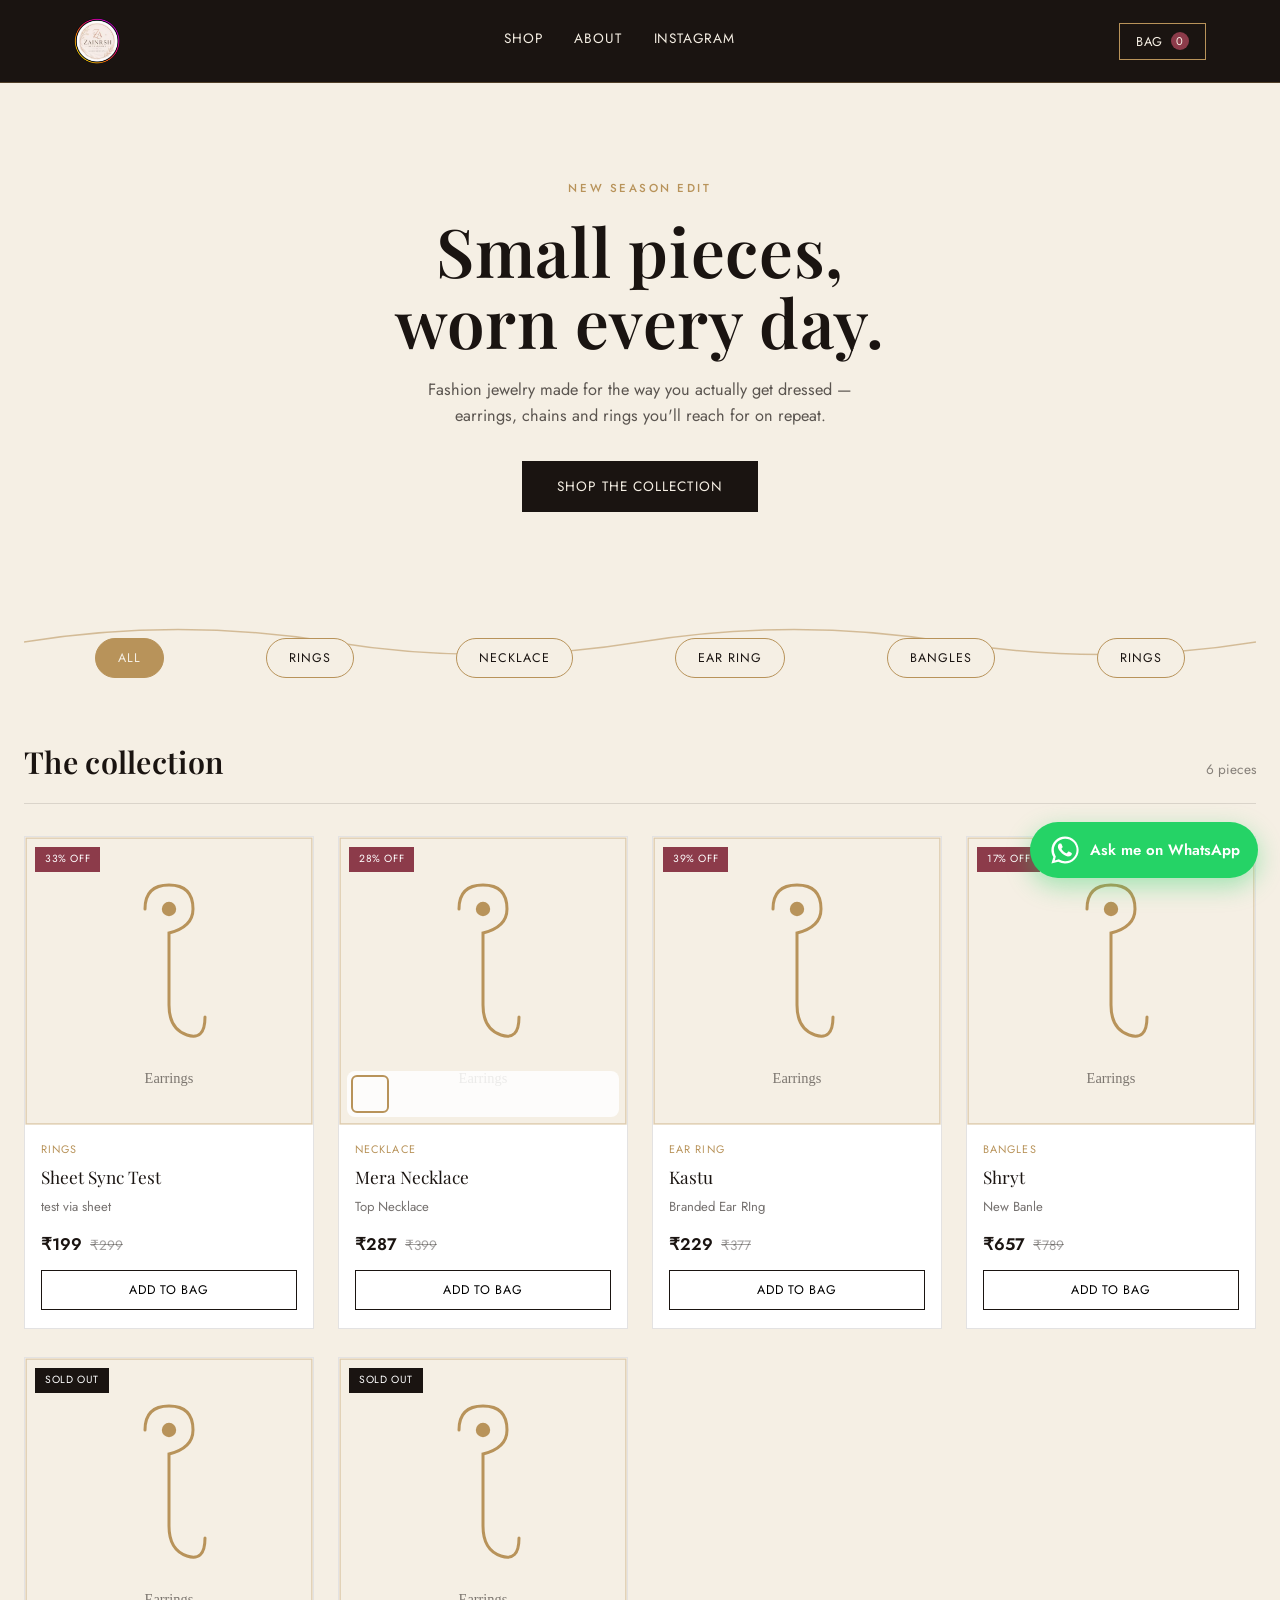
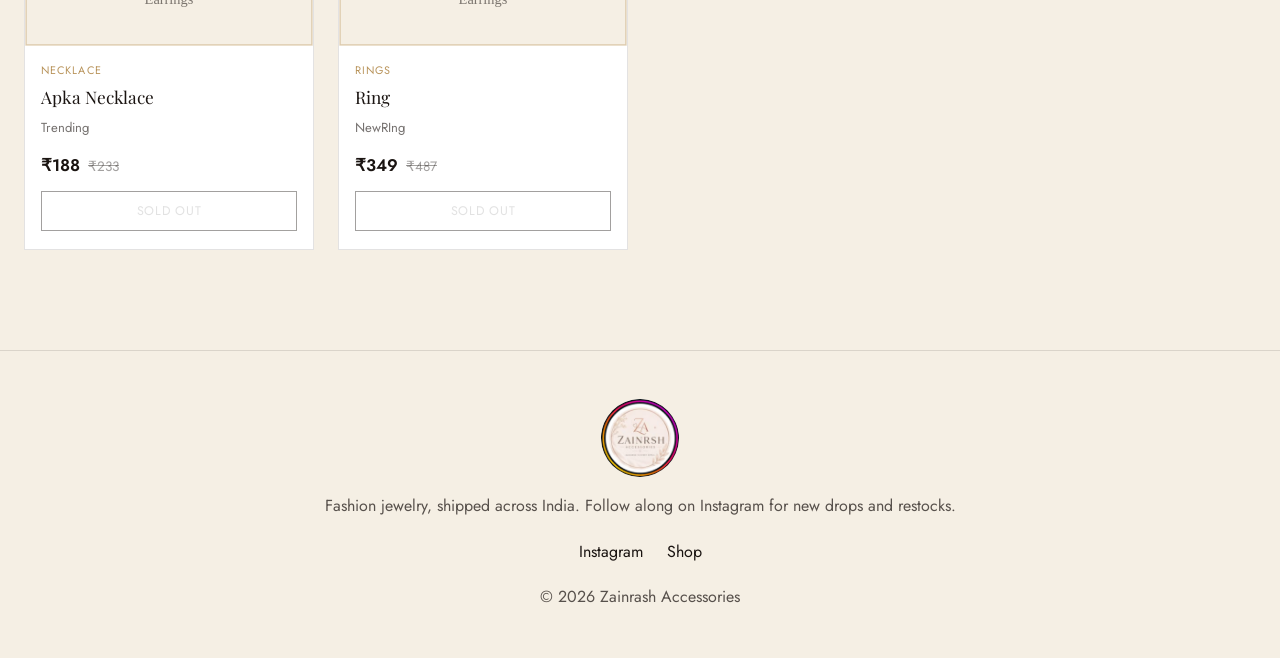
==== commit cab5cf48: "fix: update brand name in navbar/logo to Zainrash (consistent across pages)" ====
--- a/index.html
+++ b/index.html
@@ -13,7 +13,7 @@
 
 <header class="site-header">
   <div class="header-inner">
-    <a href="/" class="brand"><img src="images/logo.png" alt="Zainrsh Accessories" class="brand-logo"></a>
+    <a href="/" class="brand"><img src="images/logo.png" alt="Zainrash Accessories" class="brand-logo"></a>
     <nav class="nav-links">
       <a href="#catalog">Shop</a>
       <a href="#about">About</a>
@@ -59,7 +59,7 @@
 </main>
 
 <footer class="site-footer" id="about">
-  <div class="footer-brand"><img src="images/logo.png" alt="Zainrsh Accessories" class="footer-logo"></div>
+  <div class="footer-brand"><img src="images/logo.png" alt="Zainrash Accessories" class="footer-logo"></div>
   <p class="footer-note">Fashion jewelry, shipped across India. Follow along on Instagram for new drops and restocks.</p>
   <div class="footer-links">
     <a href="https://instagram.com/zainrsh.accessories" target="_blank" rel="noopener">Instagram</a>
--- a/css/style.css
+++ b/css/style.css
@@ -84,8 +84,6 @@
   width: 46px;
   object-fit: contain;
   border-radius: 50%;
-  border: 4px solid #000;
-  box-sizing: border-box;
   display: block;
 }
 .brand span { color: var(--gold); }
@@ -406,7 +404,7 @@
   text-align: center;
 }
 .footer-brand { font-family: 'Playfair Display', serif; font-size: 1.2rem; margin-bottom: 8px; }
-.footer-logo { height: 78px; width: 78px; object-fit: contain; border-radius: 50%; border: 5px solid #000; box-sizing: border-box; margin: 0 auto 12px; display: block; }
+.footer-logo { height: 78px; width: 78px; object-fit: contain; border-radius: 50%; margin: 0 auto 12px; display: block; }
 .footer-note { font-size: 1rem; color: rgba(26,20,17,0.72); line-height: 1.6; }
 .footer-links { display: flex; gap: 24px; justify-content: center; margin: 20px 0; font-size: 1rem; }
 
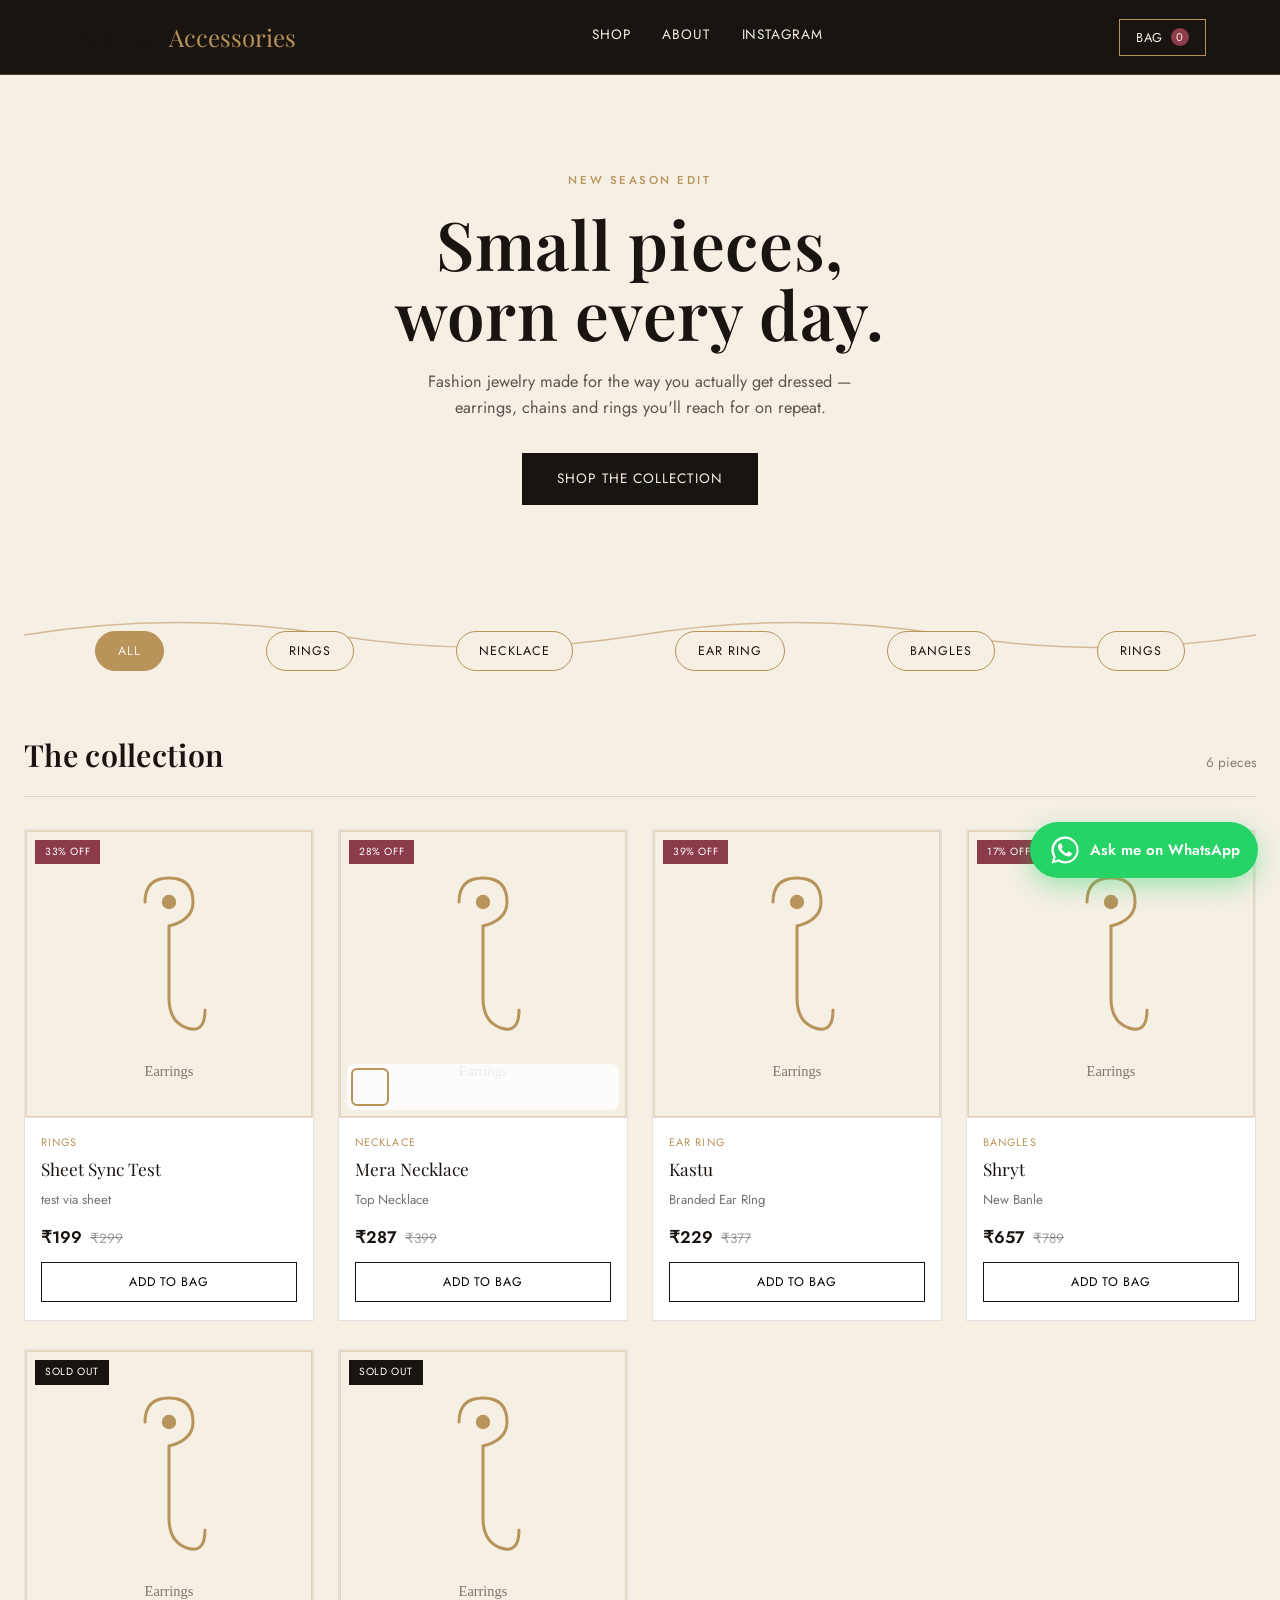
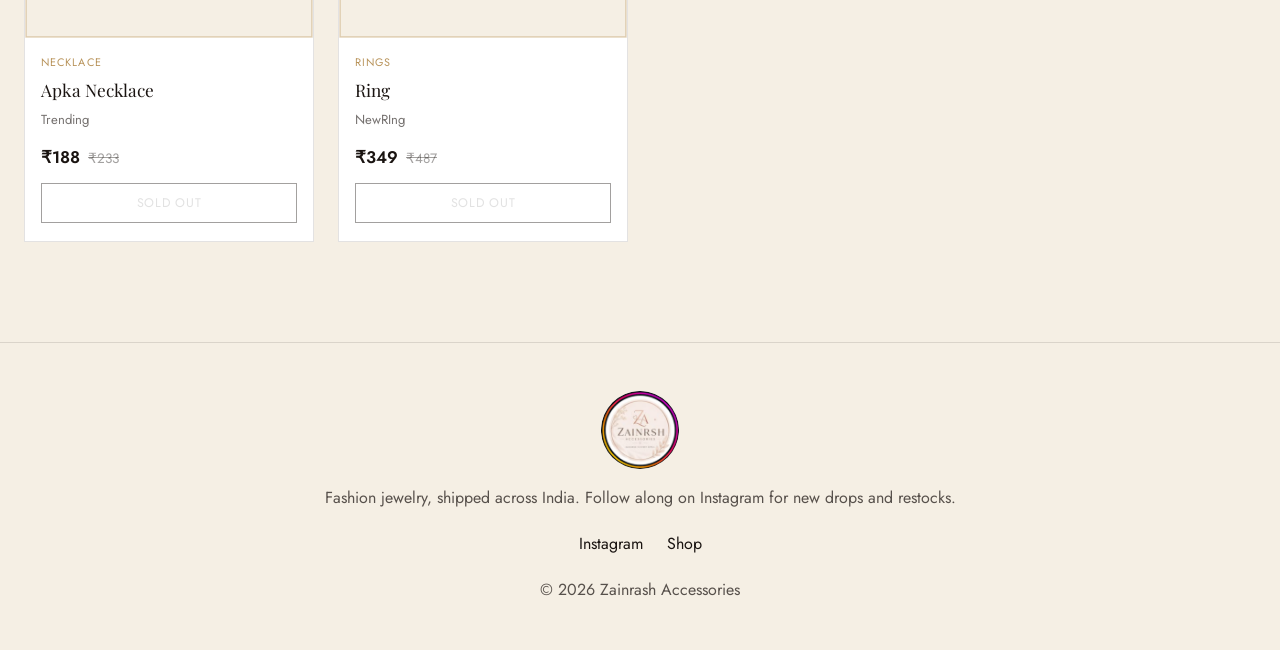
==== commit 924f6034: "fix: make WhatsApp float button small on checkout page with hover expansion" ====
--- a/index.html
+++ b/index.html
@@ -13,7 +13,7 @@
 
 <header class="site-header">
   <div class="header-inner">
-    <a href="/" class="brand"><img src="images/logo.png" alt="Zainrash Accessories" class="brand-logo"></a>
+    <a href="/" class="brand">Zainrash<span>Accessories</span></a>
     <nav class="nav-links">
       <a href="#catalog">Shop</a>
       <a href="#about">About</a>
--- a/css/style.css
+++ b/css/style.css
@@ -728,3 +728,29 @@
 
 .order-row.discount span:last-child { color: #1F3D2E; font-weight: 600; }
 
+
+/* ===== WhatsApp float on checkout page ===== */
+.checkout-page .wa-float {
+    animation: none;
+    width: 40px;
+    height: 40px;
+    padding: 0;
+    background: #25D366;
+    border-radius: 50%;
+    box-shadow: 0 4px 12px rgba(37,211,102,0.4);
+    overflow: hidden;
+    transition: all 0.2s ease;
+}
+.checkout-page .wa-float .wa-float-text {
+    display: none;
+}
+.checkout-page .wa-float:hover {
+    width: 200px;
+    height: 56px;
+    border-radius: 40px;
+    padding: 0 18px;
+}
+.checkout-page .wa-float:hover .wa-float-text {
+    display: inline-block;
+}
+
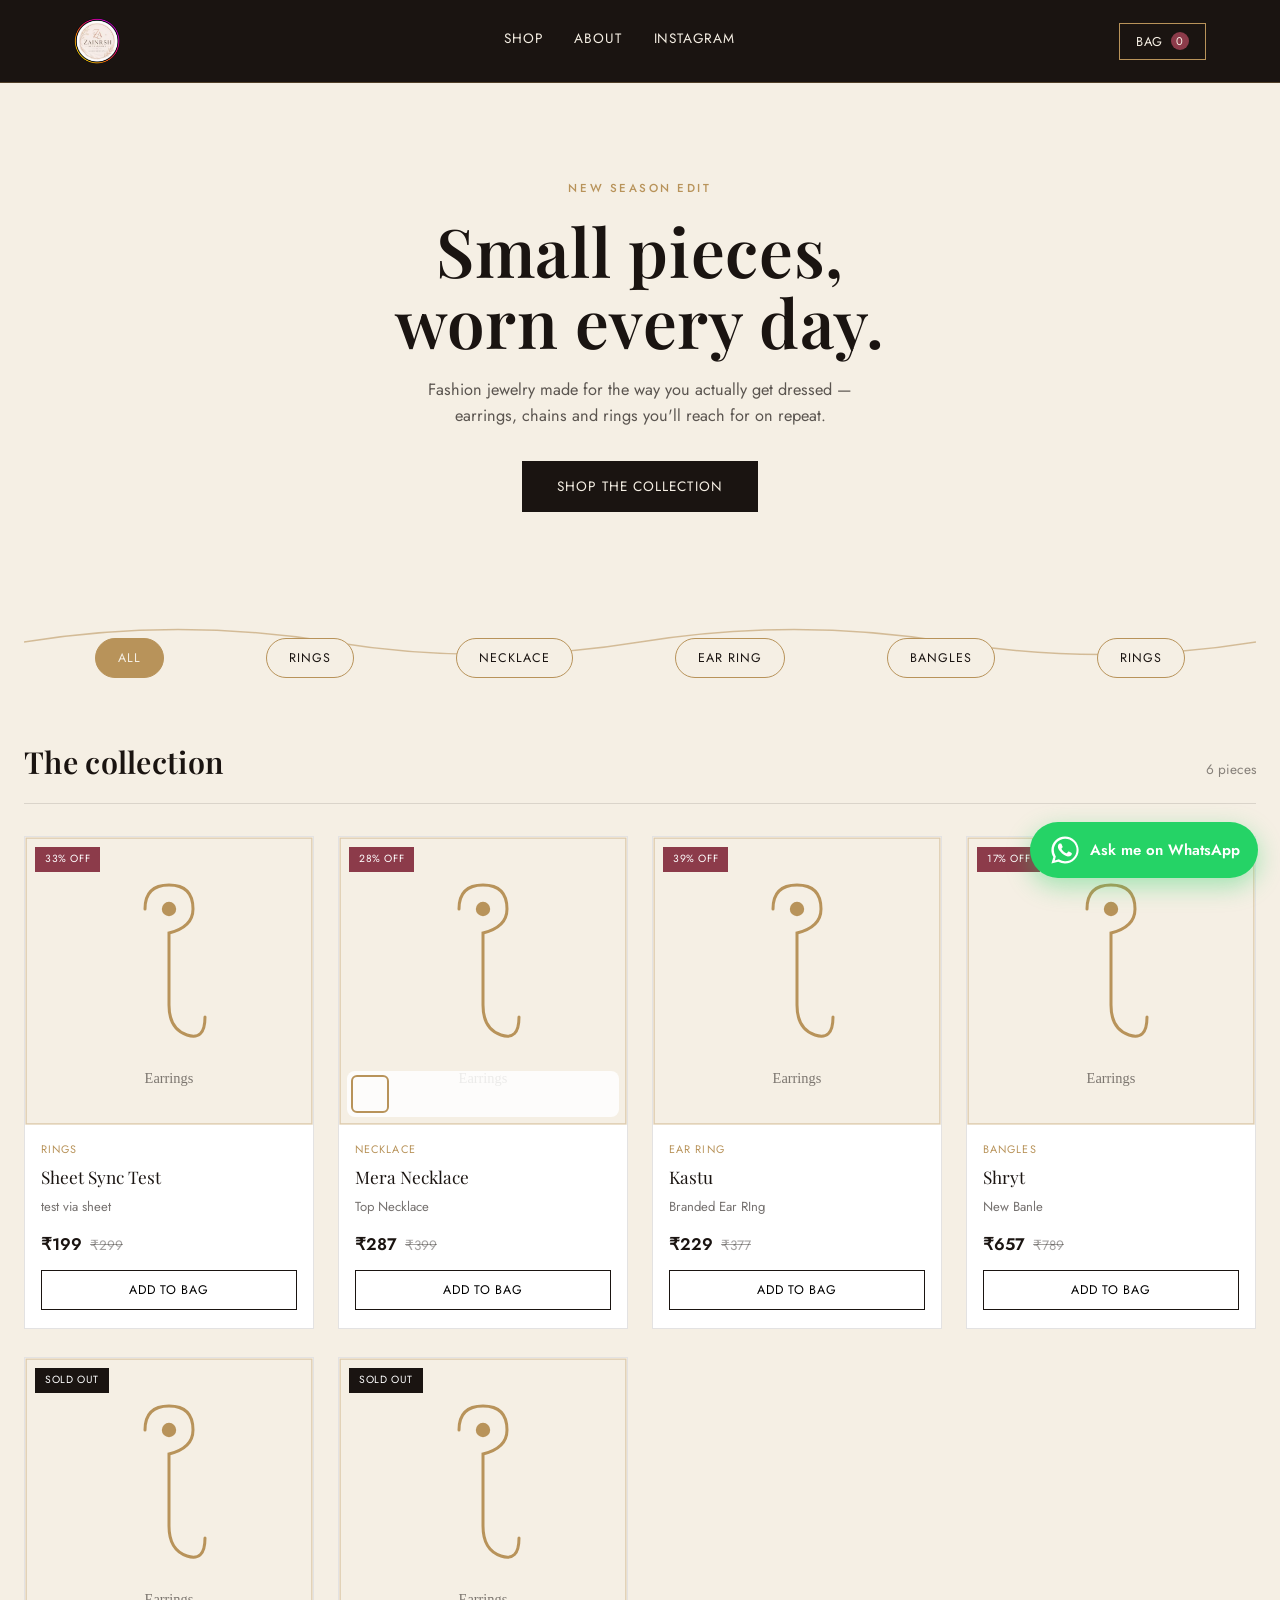
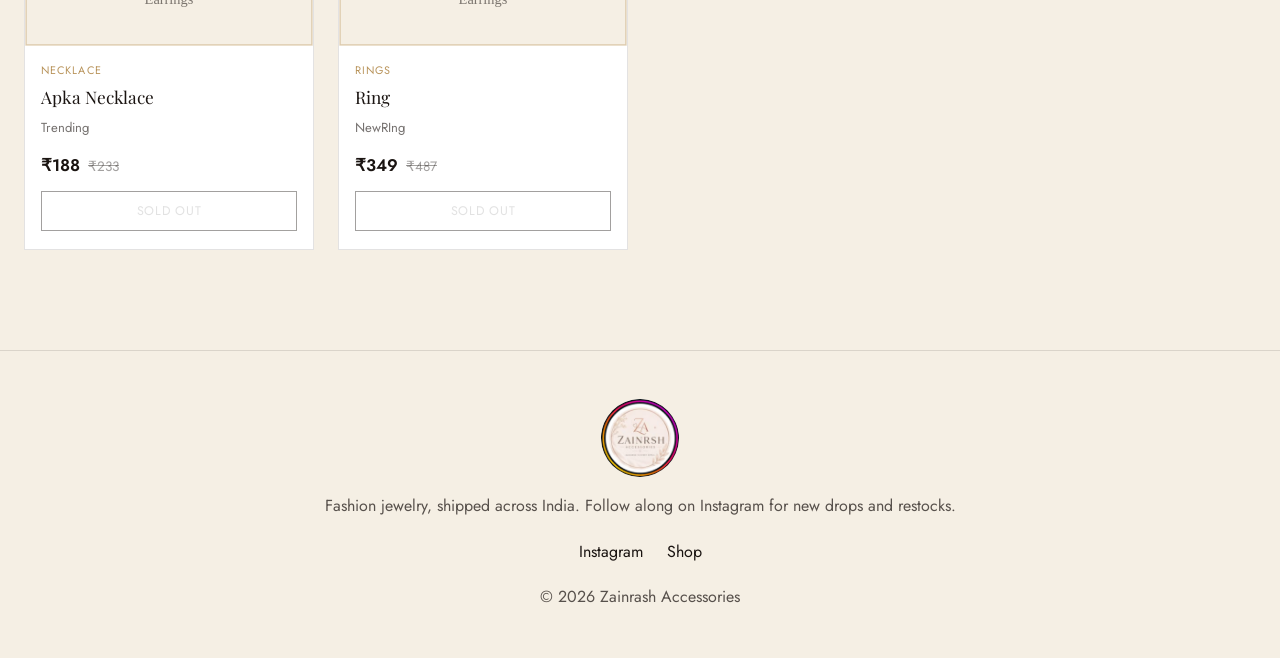
==== commit 64497e82: "Fix: replace split-text brand with logo image in header for Zainrash branding" ====
--- a/index.html
+++ b/index.html
@@ -13,7 +13,7 @@
 
 <header class="site-header">
   <div class="header-inner">
-    <a href="/" class="brand">Zainrash<span>Accessories</span></a>
+    <a href="index.html" class="brand"><img src="images/logo.png" alt="Zainrash Accessories" class="brand-logo"></a>
     <nav class="nav-links">
       <a href="#catalog">Shop</a>
       <a href="#about">About</a>
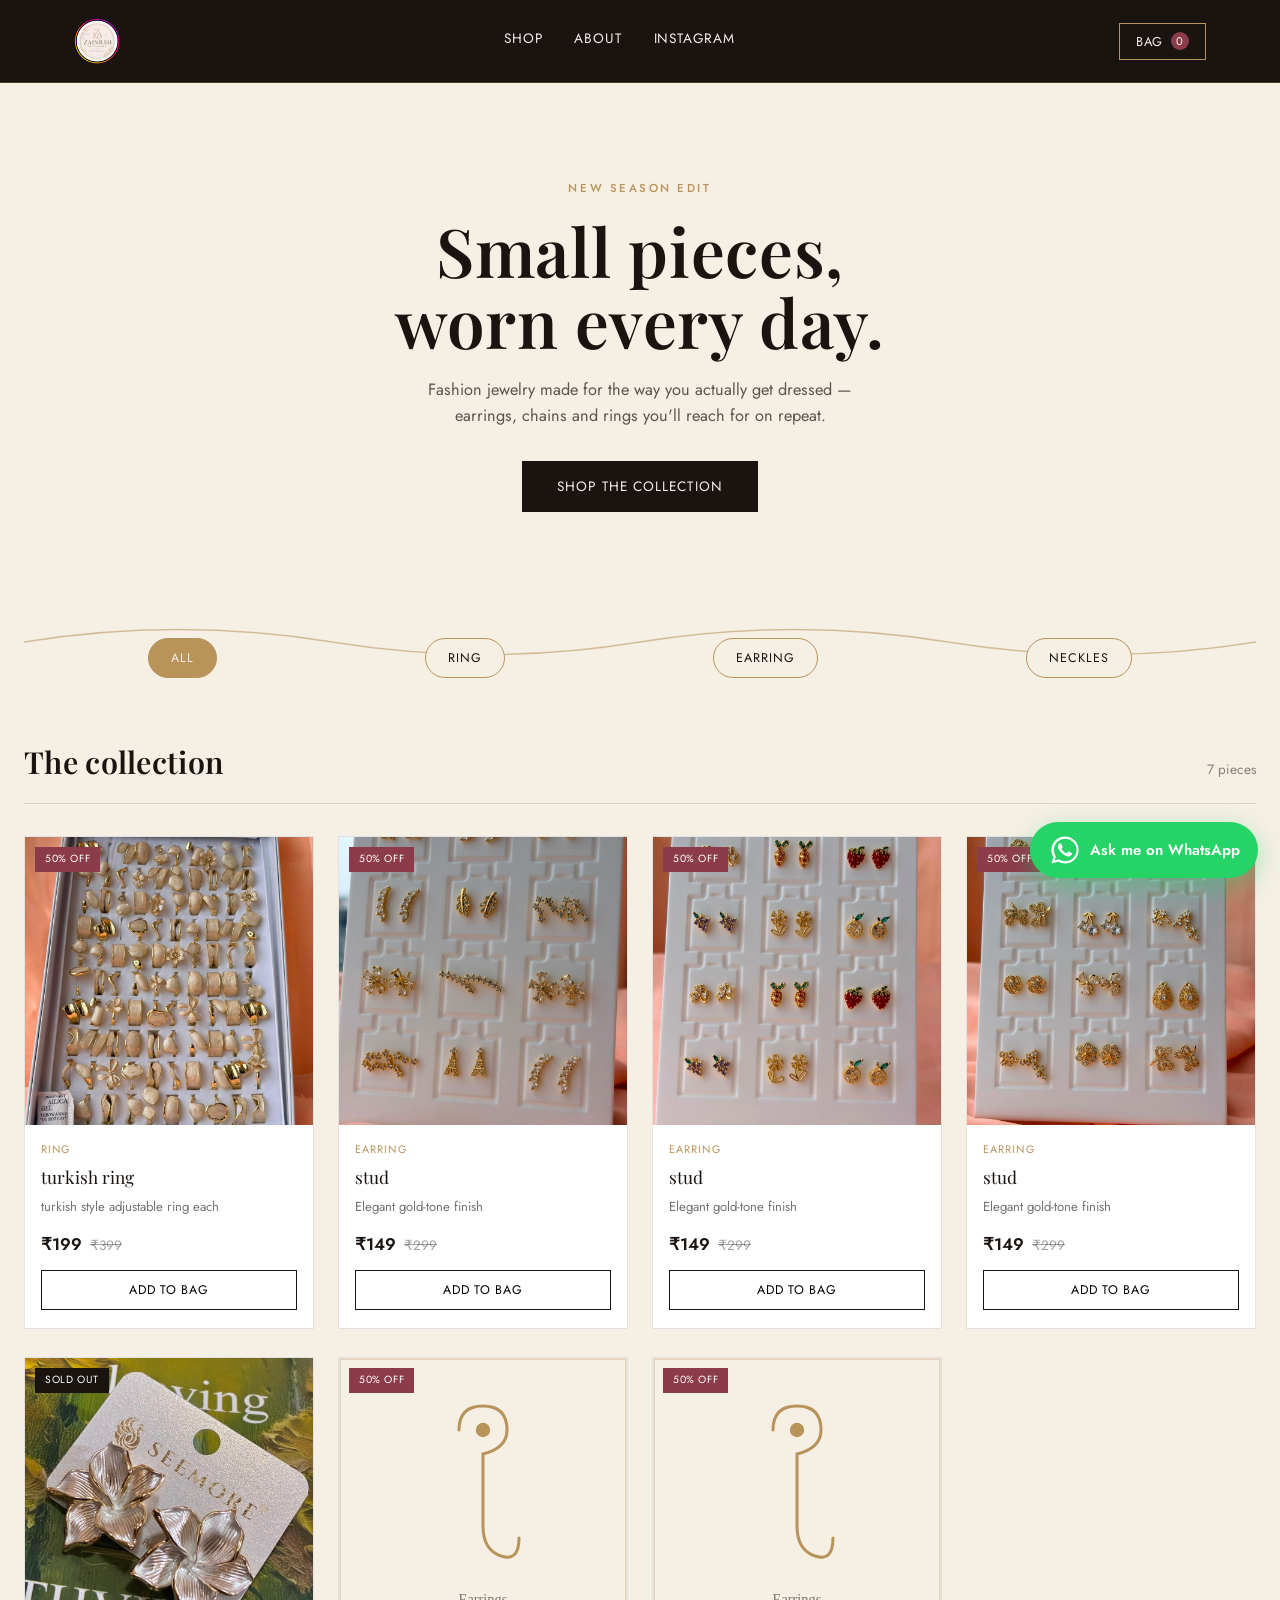
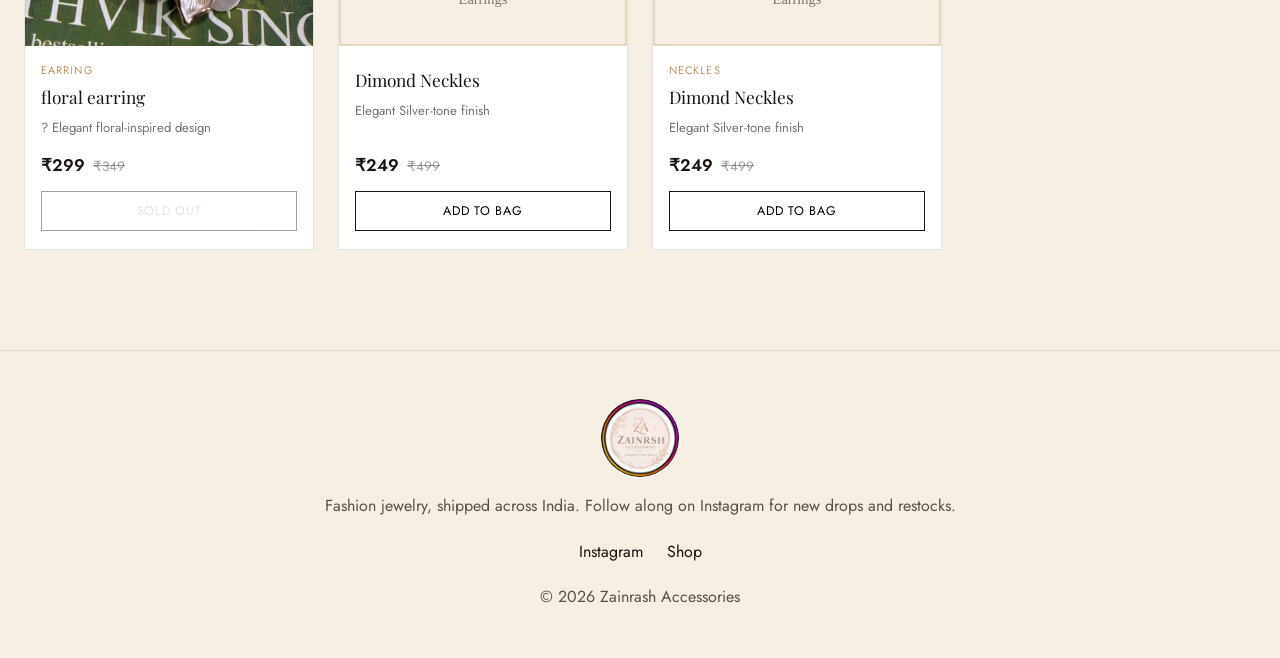
==== commit 9ae4fe72: "Update Instagram link to zainrash.accessories" ====
--- a/index.html
+++ b/index.html
@@ -17,7 +17,7 @@
     <nav class="nav-links">
       <a href="#catalog">Shop</a>
       <a href="#about">About</a>
-      <a href="https://instagram.com/zainrsh.accessories" target="_blank" rel="noopener">Instagram</a>
+      <a href="https://www.instagram.com/zainrash.accessories" target="_blank" rel="noopener">Instagram</a>
     </nav>
     <div class="header-actions">
       <button class="cart-btn" onclick="openCart()">
@@ -62,7 +62,7 @@
   <div class="footer-brand"><img src="images/logo.png" alt="Zainrash Accessories" class="footer-logo"></div>
   <p class="footer-note">Fashion jewelry, shipped across India. Follow along on Instagram for new drops and restocks.</p>
   <div class="footer-links">
-    <a href="https://instagram.com/zainrsh.accessories" target="_blank" rel="noopener">Instagram</a>
+    <a href="https://www.instagram.com/zainrash.accessories" target="_blank" rel="noopener">Instagram</a>
     <a href="#catalog">Shop</a>
   </div>
   <p class="footer-note">© 2026 Zainrash Accessories</p>
